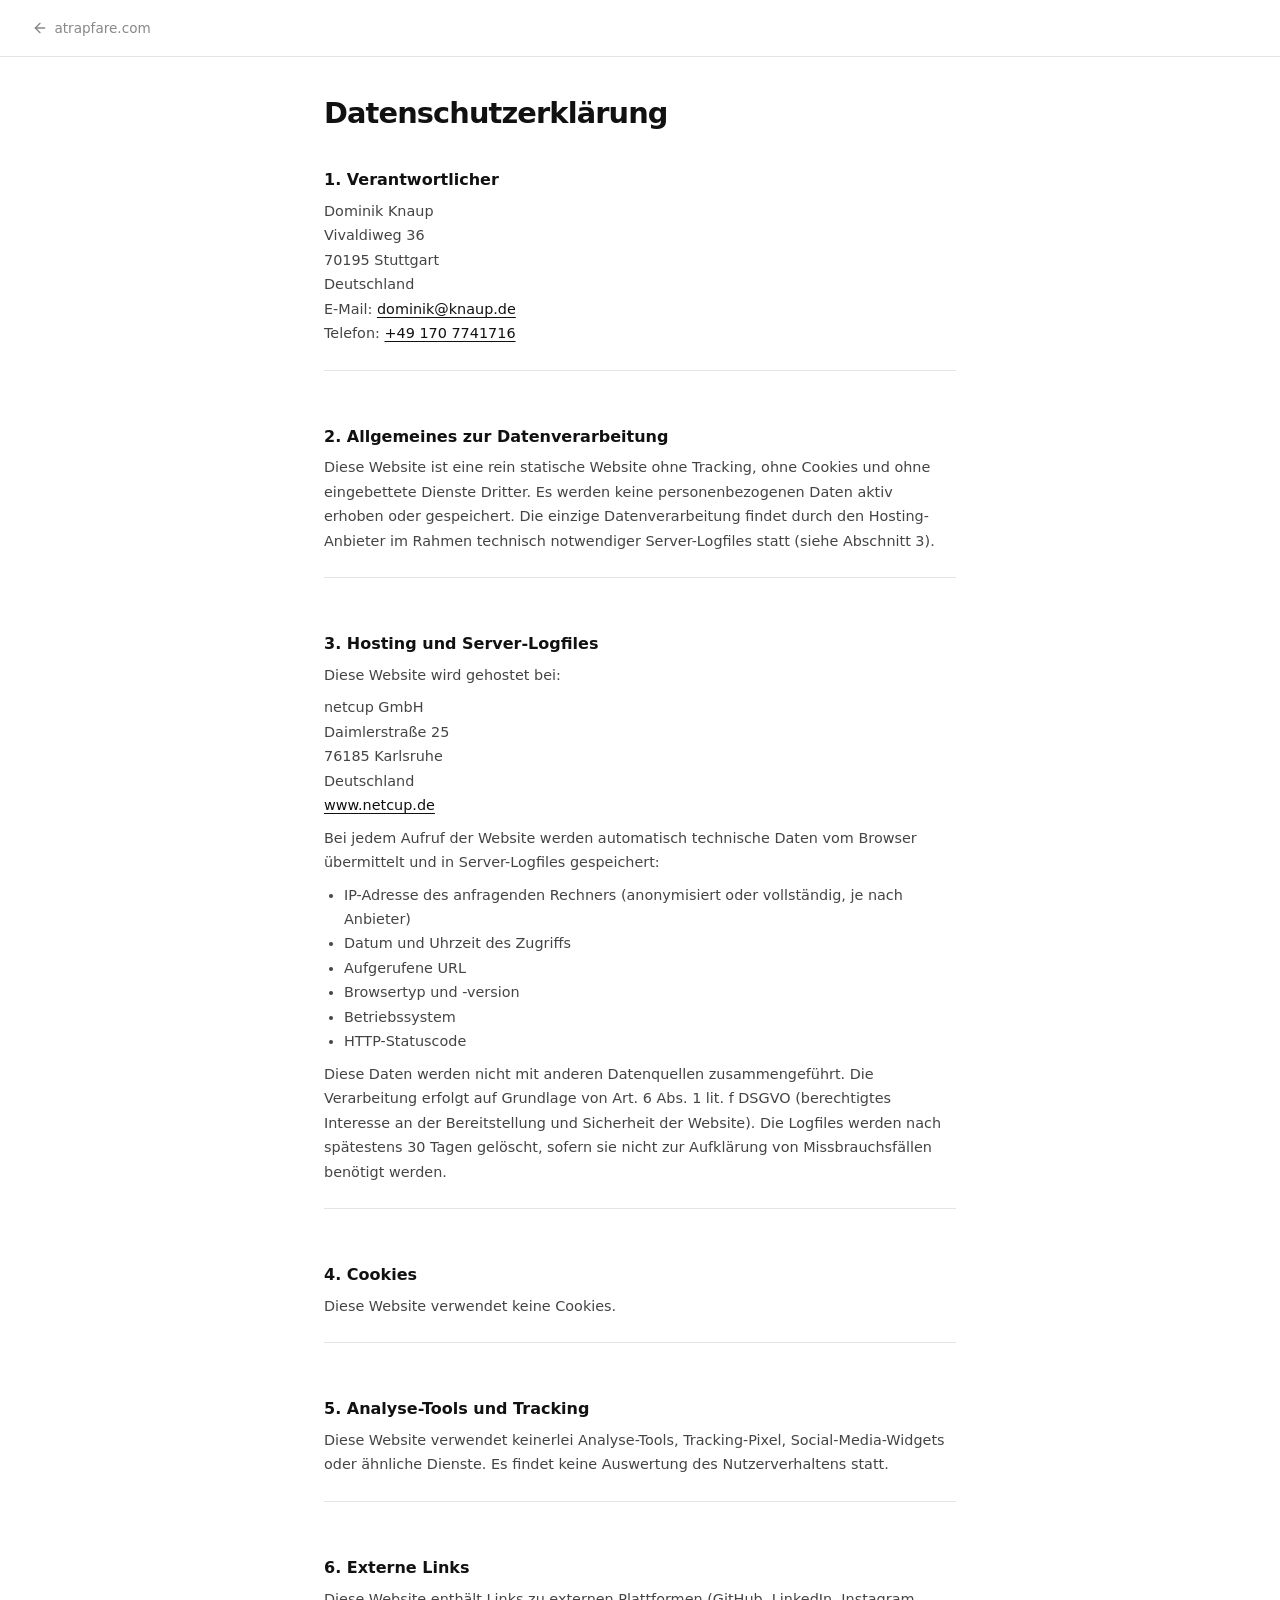
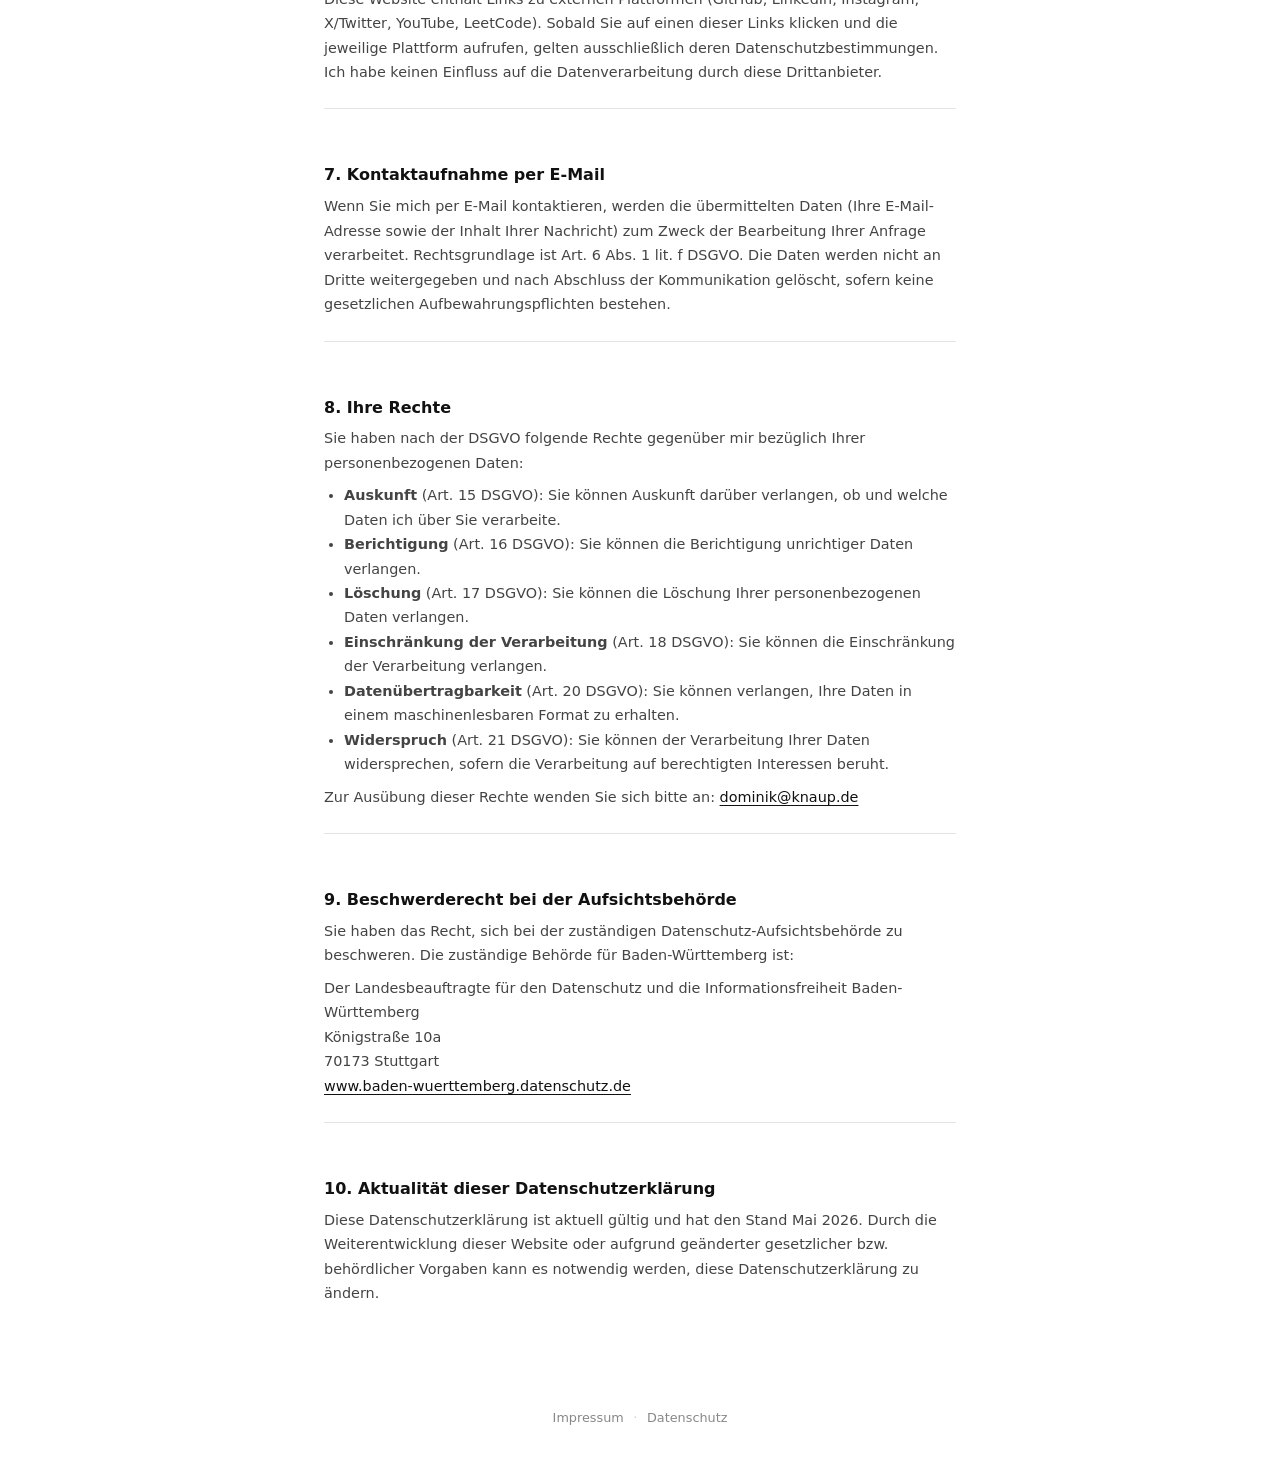
==== www/datenschutz/index.html @ 71b2165b "Add site files as they were before the redesign Static site state from 2026-05-16 (single page with " ====
<!DOCTYPE html>
<html lang="de">
<head>
  <meta charset="UTF-8">
  <meta name="viewport" content="width=device-width, initial-scale=1.0">
  <meta name="referrer" content="no-referrer">
  <meta http-equiv="Content-Security-Policy" content="default-src 'none'; style-src 'self'; img-src 'self'; base-uri 'self'; form-action 'none';">
  <meta name="robots" content="noindex">
  <title>Datenschutzerklärung – Dominik Knaup</title>
  <link rel="icon" href="../favicon.ico">
  <link rel="stylesheet" href="../assets/css/style.css">
</head>
<body>

  <header class="legal-header">
    <a href="/" class="back-link">
      <svg xmlns="http://www.w3.org/2000/svg" width="16" height="16" viewBox="0 0 24 24" fill="none" stroke="currentColor" stroke-width="2" stroke-linecap="round" stroke-linejoin="round">
        <path d="m12 19-7-7 7-7"/><path d="M19 12H5"/>
      </svg>
      atrapfare.com
    </a>
  </header>

  <main class="legal-main">
    <h1>Datenschutzerklärung</h1>

    <section class="legal-section">
      <h2>1. Verantwortlicher</h2>
      <address>
        Dominik Knaup<br>
        Vivaldiweg 36<br>
        70195 Stuttgart<br>
        Deutschland<br>
        E-Mail: <a href="mailto:dominik@knaup.de">dominik@knaup.de</a><br>
        Telefon: <a href="tel:+491707741716">+49 170 7741716</a>
      </address>
    </section>

    <section class="legal-section">
      <h2>2. Allgemeines zur Datenverarbeitung</h2>
      <p>Diese Website ist eine rein statische Website ohne Tracking, ohne Cookies und ohne eingebettete Dienste Dritter. Es werden keine personenbezogenen Daten aktiv erhoben oder gespeichert. Die einzige Datenverarbeitung findet durch den Hosting-Anbieter im Rahmen technisch notwendiger Server-Logfiles statt (siehe Abschnitt 3).</p>
    </section>

    <section class="legal-section">
      <h2>3. Hosting und Server-Logfiles</h2>
      <p>Diese Website wird gehostet bei:</p>
      <address>
        netcup GmbH<br>
        Daimlerstraße 25<br>
        76185 Karlsruhe<br>
        Deutschland<br>
        <a href="https://www.netcup.de" target="_blank" rel="noopener noreferrer">www.netcup.de</a>
      </address>
      <p>Bei jedem Aufruf der Website werden automatisch technische Daten vom Browser übermittelt und in Server-Logfiles gespeichert:</p>
      <ul>
        <li>IP-Adresse des anfragenden Rechners (anonymisiert oder vollständig, je nach Anbieter)</li>
        <li>Datum und Uhrzeit des Zugriffs</li>
        <li>Aufgerufene URL</li>
        <li>Browsertyp und -version</li>
        <li>Betriebssystem</li>
        <li>HTTP-Statuscode</li>
      </ul>
      <p>Diese Daten werden nicht mit anderen Datenquellen zusammengeführt. Die Verarbeitung erfolgt auf Grundlage von Art. 6 Abs. 1 lit. f DSGVO (berechtigtes Interesse an der Bereitstellung und Sicherheit der Website). Die Logfiles werden nach spätestens 30 Tagen gelöscht, sofern sie nicht zur Aufklärung von Missbrauchsfällen benötigt werden.</p>
    </section>

    <section class="legal-section">
      <h2>4. Cookies</h2>
      <p>Diese Website verwendet keine Cookies.</p>
    </section>

    <section class="legal-section">
      <h2>5. Analyse-Tools und Tracking</h2>
      <p>Diese Website verwendet keinerlei Analyse-Tools, Tracking-Pixel, Social-Media-Widgets oder ähnliche Dienste. Es findet keine Auswertung des Nutzerverhaltens statt.</p>
    </section>

    <section class="legal-section">
      <h2>6. Externe Links</h2>
      <p>Diese Website enthält Links zu externen Plattformen (GitHub, LinkedIn, Instagram, X/Twitter, YouTube, LeetCode). Sobald Sie auf einen dieser Links klicken und die jeweilige Plattform aufrufen, gelten ausschließlich deren Datenschutzbestimmungen. Ich habe keinen Einfluss auf die Datenverarbeitung durch diese Drittanbieter.</p>
    </section>

    <section class="legal-section">
      <h2>7. Kontaktaufnahme per E-Mail</h2>
      <p>Wenn Sie mich per E-Mail kontaktieren, werden die übermittelten Daten (Ihre E-Mail-Adresse sowie der Inhalt Ihrer Nachricht) zum Zweck der Bearbeitung Ihrer Anfrage verarbeitet. Rechtsgrundlage ist Art. 6 Abs. 1 lit. f DSGVO. Die Daten werden nicht an Dritte weitergegeben und nach Abschluss der Kommunikation gelöscht, sofern keine gesetzlichen Aufbewahrungspflichten bestehen.</p>
    </section>

    <section class="legal-section">
      <h2>8. Ihre Rechte</h2>
      <p>Sie haben nach der DSGVO folgende Rechte gegenüber mir bezüglich Ihrer personenbezogenen Daten:</p>
      <ul>
        <li><strong>Auskunft</strong> (Art. 15 DSGVO): Sie können Auskunft darüber verlangen, ob und welche Daten ich über Sie verarbeite.</li>
        <li><strong>Berichtigung</strong> (Art. 16 DSGVO): Sie können die Berichtigung unrichtiger Daten verlangen.</li>
        <li><strong>Löschung</strong> (Art. 17 DSGVO): Sie können die Löschung Ihrer personenbezogenen Daten verlangen.</li>
        <li><strong>Einschränkung der Verarbeitung</strong> (Art. 18 DSGVO): Sie können die Einschränkung der Verarbeitung verlangen.</li>
        <li><strong>Datenübertragbarkeit</strong> (Art. 20 DSGVO): Sie können verlangen, Ihre Daten in einem maschinenlesbaren Format zu erhalten.</li>
        <li><strong>Widerspruch</strong> (Art. 21 DSGVO): Sie können der Verarbeitung Ihrer Daten widersprechen, sofern die Verarbeitung auf berechtigten Interessen beruht.</li>
      </ul>
      <p>Zur Ausübung dieser Rechte wenden Sie sich bitte an: <a href="mailto:dominik@knaup.de">dominik@knaup.de</a></p>
    </section>

    <section class="legal-section">
      <h2>9. Beschwerderecht bei der Aufsichtsbehörde</h2>
      <p>Sie haben das Recht, sich bei der zuständigen Datenschutz-Aufsichtsbehörde zu beschweren. Die zuständige Behörde für Baden-Württemberg ist:</p>
      <address>
        Der Landesbeauftragte für den Datenschutz und die Informationsfreiheit Baden-Württemberg<br>
        Königstraße 10a<br>
        70173 Stuttgart<br>
        <a href="https://www.baden-wuerttemberg.datenschutz.de" target="_blank" rel="noopener noreferrer">www.baden-wuerttemberg.datenschutz.de</a>
      </address>
    </section>

    <section class="legal-section">
      <h2>10. Aktualität dieser Datenschutzerklärung</h2>
      <p>Diese Datenschutzerklärung ist aktuell gültig und hat den Stand Mai 2026. Durch die Weiterentwicklung dieser Website oder aufgrund geänderter gesetzlicher bzw. behördlicher Vorgaben kann es notwendig werden, diese Datenschutzerklärung zu ändern.</p>
    </section>
  </main>

  <footer>
    <a href="/impressum/">Impressum</a>
    <span>·</span>
    <a href="/datenschutz/">Datenschutz</a>
  </footer>

</body>
</html>
---- www/assets/css/style.css ----
*, *::before, *::after {
  margin: 0;
  padding: 0;
  box-sizing: border-box;
}

:root {
  --bg: #ffffff;
  --text: #111111;
  --text-muted: #888888;
  --border: #e4e4e4;
  --hover: #f5f5f5;
}

body {
  font-family: -apple-system, BlinkMacSystemFont, 'Segoe UI', system-ui, sans-serif;
  background: var(--bg);
  color: var(--text);
  min-height: 100vh;
  display: flex;
  flex-direction: column;
  -webkit-font-smoothing: antialiased;
  -moz-osx-font-smoothing: grayscale;
}

/* ── Navigation ── */

nav {
  position: fixed;
  top: 0;
  left: 0;
  right: 0;
  padding: 1.25rem 2rem;
  display: flex;
  align-items: center;
  justify-content: space-between;
  z-index: 100;
  background: rgba(255, 255, 255, 0.9);
  backdrop-filter: blur(12px);
  -webkit-backdrop-filter: blur(12px);
}

/* Language toggle */

.lang-toggle {
  display: flex;
  align-items: center;
  gap: 0.35rem;
}

.lang-btn {
  background: none;
  border: none;
  cursor: pointer;
  font-family: inherit;
  font-size: 1.05rem;
  font-weight: 500;
  letter-spacing: 0.08em;
  color: var(--text-muted);
  padding: 0.15rem 0;
  transition: color 0.2s ease;
}

.lang-btn:hover {
  color: var(--text);
}

.lang-btn.active {
  color: var(--text);
}

.divider {
  font-size: 0.75rem;
  color: var(--border);
  user-select: none;
}

/* CV button */

.cv-wrapper {
  position: relative;
}

.cv-btn {
  display: flex;
  align-items: center;
  gap: 0.45rem;
  background: none;
  border: 1px solid var(--border);
  border-radius: 6px;
  cursor: pointer;
  font-family: inherit;
  font-size: 1.05rem;
  font-weight: 500;
  color: var(--text);
  padding: 0.65rem 1.3rem;
  transition: background 0.2s ease, border-color 0.2s ease;
}

.cv-btn:hover {
  background: var(--hover);
  border-color: #ccc;
}

.cv-menu {
  position: absolute;
  top: calc(100% + 0.5rem);
  right: 0;
  background: var(--bg);
  border: 1px solid var(--border);
  border-radius: 8px;
  overflow: hidden;
  min-width: 160px;
  box-shadow: 0 4px 24px rgba(0, 0, 0, 0.08);
  opacity: 0;
  transform: translateY(-6px);
  pointer-events: none;
  transition: opacity 0.18s ease, transform 0.18s ease;
}

.cv-menu.open {
  opacity: 1;
  transform: translateY(0);
  pointer-events: all;
}

.cv-option {
  display: flex;
  align-items: center;
  gap: 0.6rem;
  padding: 0.65rem 1rem;
  font-size: 0.8rem;
  font-weight: 400;
  color: var(--text);
  text-decoration: none;
  transition: background 0.15s ease;
}

.cv-option:hover {
  background: var(--hover);
}

.cv-option + .cv-option {
  border-top: 1px solid var(--border);
}

.cv-flag {
  font-size: 1rem;
  line-height: 1;
}

/* ── Main / Hero ── */

main {
  flex: 1;
  display: flex;
  align-items: center;
  justify-content: center;
  padding: 7rem 2rem 4rem;
}

.hero {
  display: flex;
  flex-direction: column;
  align-items: center;
  text-align: center;
  gap: 0;
}

/* Avatar */

.avatar-wrap {
  margin-bottom: 2rem;
  opacity: 0;
  animation: fadeUp 0.6s ease 0.1s forwards;
}

.avatar {
  width: 240px;
  height: 240px;
  border-radius: 50%;
  object-fit: cover;
  object-position: center top;
  display: block;
  filter: grayscale(8%);
  box-shadow: 0 16px 56px rgba(0, 0, 0, 0.22), 0 4px 16px rgba(0, 0, 0, 0.12);
}

/* Name */

.name {
  font-size: 2.8rem;
  font-weight: 600;
  letter-spacing: -0.03em;
  line-height: 1.15;
  margin-bottom: 0.6rem;
  opacity: 0;
  animation: fadeUp 0.6s ease 0.2s forwards;
}

/* Role & Location */

.role {
  font-size: 1.25rem;
  font-weight: 400;
  color: var(--text-muted);
  margin-bottom: 0.25rem;
  opacity: 0;
  animation: fadeUp 0.6s ease 0.3s forwards;
}

.location-link {
  color: var(--text-muted);
  text-decoration: none;
  border-bottom: 1px solid #ccc;
  transition: border-color 0.2s ease, color 0.2s ease;
}

.location-link:hover {
  color: var(--text);
  border-bottom-color: var(--text);
}

.location {
  font-size: 1.1rem;
  font-weight: 400;
  color: var(--text-muted);
  margin-bottom: 1.75rem;
  opacity: 0;
  animation: fadeUp 0.6s ease 0.35s forwards;
}

/* ── Timeline ── */

.timeline {
  width: 100%;
  max-width: 580px;
  margin-bottom: 2.25rem;
  overflow-x: auto;
  -ms-overflow-style: none;
  scrollbar-width: none;
  opacity: 0;
  animation: fadeUp 0.6s ease 0.4s forwards;
}

.timeline::-webkit-scrollbar { display: none; }

.tl-row {
  display: flex;
  min-width: 500px;
}

.tl-row > * {
  flex: 1;
  display: flex;
  justify-content: center;
  align-items: center;
}

.tl-years {
  margin-bottom: 0.6rem;
}

.tl-years > span {
  font-size: 0.75rem;
  font-weight: 600;
  color: var(--text-muted);
  letter-spacing: 0.03em;
}

.tl-dots-row {
  position: relative;
  height: 22px;
}

.tl-track {
  position: absolute;
  left: 0;
  right: calc(100% / 12);
  top: 50%;
  height: 1.5px;
  background: var(--border);
  transform: translateY(-50%);
  overflow: hidden;
  pointer-events: none;
}

.tl-fill {
  height: 100%;
  background: linear-gradient(to right, #14532d, #166534);
  width: 0;
  transition: width 1.8s cubic-bezier(0.4, 0, 0.2, 1);
}

.tl-dot-wrap {
  position: relative;
  z-index: 1;
}

.tl-dot {
  width: 14px;
  height: 14px;
  border-radius: 50%;
  background: #d0d0d0;
  border: 3px solid var(--bg);
  flex-shrink: 0;
  transform: scale(0);
  transition: transform 0.45s cubic-bezier(0.34, 1.56, 0.64, 1),
              background 0.3s ease,
              box-shadow 0.3s ease;
}

.tl-active .tl-dot {
  background: #166534;
}

.tl-future .tl-dot {
  background: var(--bg);
  border: 2px dashed #e53e3e;
}

.tl-labels {
  margin-top: 0.65rem;
}

.tl-labels > span {
  font-size: 0.7rem;
  color: var(--text-muted);
  text-align: center;
  line-height: 1.35;
  opacity: 0;
  transform: translateY(6px);
  transition: opacity 0.35s ease, transform 0.35s ease;
}

.tl-labels > span.tl-label-future {
  font-style: italic;
  opacity: 0;
}

.tl-years > span.tl-year-future {
  opacity: 0.45;
  font-style: italic;
}

/* ── Animated state ── */

/* Line fills to 80% — covers past + active dots (5 of 6) */
.timeline.animated .tl-fill { width: 80%; }

/* Dots appear staggered */
.timeline.animated .tl-dot-wrap:nth-child(2) .tl-dot { transform: scale(1); transition-delay: 0.05s; }
.timeline.animated .tl-dot-wrap:nth-child(3) .tl-dot { transform: scale(1); transition-delay: 0.35s; }
.timeline.animated .tl-dot-wrap:nth-child(4) .tl-dot { transform: scale(1); transition-delay: 0.65s; }
.timeline.animated .tl-dot-wrap:nth-child(5) .tl-dot { transform: scale(1); transition-delay: 0.95s; }
.timeline.animated .tl-dot-wrap:nth-child(6) .tl-dot { transform: scale(1); transition-delay: 1.25s; }
.timeline.animated .tl-dot-wrap:nth-child(7) .tl-dot { transform: scale(1); transition-delay: 1.65s; }

/* Labels fade up staggered */
.timeline.animated .tl-labels > span:nth-child(1) { opacity: 1; transform: none; transition-delay: 0.2s; }
.timeline.animated .tl-labels > span:nth-child(2) { opacity: 1; transform: none; transition-delay: 0.5s; }
.timeline.animated .tl-labels > span:nth-child(3) { opacity: 1; transform: none; transition-delay: 0.8s; }
.timeline.animated .tl-labels > span:nth-child(4) { opacity: 1; transform: none; transition-delay: 1.1s; }
.timeline.animated .tl-labels > span:nth-child(5) { opacity: 1; transform: none; transition-delay: 1.4s; }
.timeline.animated .tl-labels > span:nth-child(6) { opacity: 0.5; transform: none; transition-delay: 1.8s; }

/* Glow on current dots after they appear */
.timeline.animated .tl-dot-wrap.tl-active:nth-child(5) .tl-dot {
  animation: tlGlow 2.5s ease-in-out 1.8s infinite;
}
.timeline.animated .tl-dot-wrap.tl-active:nth-child(6) .tl-dot {
  animation: tlGlow 2.5s ease-in-out 2.1s infinite;
}

/* Pulse on future dot */
.timeline.animated .tl-dot-wrap.tl-future .tl-dot {
  animation: tlPulse 2.2s ease-in-out 2.4s infinite;
}

@keyframes tlGlow {
  0%, 100% { box-shadow: 0 0 0 0 rgba(22,101,52,0); }
  50%       { box-shadow: 0 0 0 5px rgba(22,101,52,0.25); }
}

@keyframes tlPulse {
  0%, 100% { box-shadow: 0 0 0 0 rgba(229,62,62,0); border-color: #e53e3e; }
  50%       { box-shadow: 0 0 0 5px rgba(229,62,62,0.15); border-color: #c53030; }
}

/* Social links */

.socials {
  display: flex;
  flex-direction: column;
  align-items: center;
  gap: 0.2rem;
  opacity: 0;
  animation: fadeUp 0.6s ease 0.45s forwards;
}

.socials-row {
  display: flex;
  align-items: center;
  gap: 0.35rem;
}

.social-link {
  display: flex;
  align-items: center;
  justify-content: center;
  width: 56px;
  height: 56px;
  border-radius: 8px;
  color: var(--text-muted);
  text-decoration: none;
  transition: background 0.2s ease, transform 0.2s ease, opacity 0.2s ease;
}

.social-link:hover {
  background: var(--hover);
  transform: translateY(-2px);
  opacity: 1 !important;
}

.social-link[aria-label="GitHub"]     { color: #181717; }
.social-link[aria-label="LinkedIn"]   { color: #0A66C2; }
.social-link[aria-label="X (Twitter)"]{ color: #000000; }
.social-link[aria-label="YouTube"]    { color: #FF0000; }
.social-link[aria-label="Email"]      { color: #EA4335; }
.social-link[aria-label="LeetCode"]   { color: #FFA116; }

/* ── Animations ── */

@keyframes fadeUp {
  from {
    opacity: 0;
    transform: translateY(12px);
  }
  to {
    opacity: 1;
    transform: translateY(0);
  }
}

/* Language transition */

.hero.transitioning {
  opacity: 0;
  transform: translateY(4px);
  transition: opacity 0.15s ease, transform 0.15s ease;
}

.hero.visible {
  opacity: 1;
  transform: translateY(0);
  transition: opacity 0.2s ease 0.05s, transform 0.2s ease 0.05s;
}

/* ── Responsive ── */

@media (max-width: 768px) {
  .avatar {
    width: 150px;
    height: 150px;
  }

  .name {
    font-size: 1.9rem;
  }

  .tl-row {
    min-width: 0;
  }

  .tl-years > span {
    font-size: 0.6rem;
  }

  .tl-labels > span {
    font-size: 0.58rem;
  }

  .tl-dot {
    width: 11px;
    height: 11px;
  }

  .tl-dots-row {
    height: 18px;
  }
}

@media (max-width: 480px) {
  nav {
    padding: 0.9rem 1.25rem;
  }

  .lang-btn {
    font-size: 0.8rem;
  }

  .cv-btn {
    font-size: 0.8rem;
    padding: 0.45rem 0.85rem;
  }

  .avatar {
    width: 130px;
    height: 130px;
  }

  .name {
    font-size: 1.65rem;
  }

  .role {
    font-size: 0.95rem;
  }

  .location {
    font-size: 0.85rem;
  }

  .tl-years > span {
    font-size: 0.55rem;
  }

  .tl-labels > span {
    font-size: 0.52rem;
  }

  .tl-dot {
    width: 9px;
    height: 9px;
  }

  .tl-dots-row {
    height: 16px;
  }

  .socials-row {
    gap: 0;
  }

  .social-link {
    width: 42px;
    height: 42px;
  }
}

@media (max-width: 360px) {
  .avatar {
    width: 110px;
    height: 110px;
  }

  .name {
    font-size: 1.45rem;
  }

  .tl-years > span {
    font-size: 0.48rem;
  }

  .tl-labels > span {
    font-size: 0.45rem;
  }

  .tl-dot {
    width: 8px;
    height: 8px;
  }

  .tl-dots-row {
    height: 14px;
  }

  .social-link {
    width: 36px;
    height: 36px;
  }
}

/* ── Footer ── */

footer {
  display: flex;
  align-items: center;
  justify-content: center;
  gap: 0.6rem;
  padding: 2rem;
  font-size: 0.8rem;
  color: var(--text-muted);
}

footer a {
  color: var(--text-muted);
  text-decoration: none;
  transition: color 0.2s ease;
}

footer a:hover {
  color: var(--text);
}

footer span {
  opacity: 0.4;
}

/* ── Legal pages ── */

.legal-header {
  position: fixed;
  top: 0;
  left: 0;
  right: 0;
  padding: 1.25rem 2rem;
  display: flex;
  align-items: center;
  z-index: 100;
  background: rgba(255, 255, 255, 0.9);
  backdrop-filter: blur(12px);
  -webkit-backdrop-filter: blur(12px);
  border-bottom: 1px solid var(--border);
}

.back-link {
  font-size: 0.85rem;
  font-weight: 500;
  color: var(--text-muted);
  text-decoration: none;
  display: flex;
  align-items: center;
  gap: 0.4rem;
  transition: color 0.2s ease;
}

.back-link:hover {
  color: var(--text);
}

.legal-main {
  max-width: 680px;
  width: 100%;
  margin: 0 auto;
  padding: 6rem 1.5rem 4rem;
  display: block;
  text-align: left;
  word-break: break-word;
}

.legal-main h1 {
  font-size: 1.8rem;
  font-weight: 600;
  letter-spacing: -0.03em;
  margin-bottom: 2.5rem;
}

.legal-main h2 {
  font-size: 1rem;
  font-weight: 600;
  margin-top: 2rem;
  margin-bottom: 0.6rem;
}

.legal-main p,
.legal-main address {
  font-size: 0.9rem;
  line-height: 1.7;
  color: #444;
  font-style: normal;
  margin-bottom: 0.5rem;
}

.legal-main a {
  color: var(--text);
  text-decoration: underline;
  text-underline-offset: 3px;
}

.legal-main ul {
  font-size: 0.9rem;
  line-height: 1.7;
  color: #444;
  padding-left: 1.25rem;
  margin-bottom: 0.5rem;
}

.legal-section {
  border-top: 1px solid var(--border);
  padding-top: 1.5rem;
  margin-top: 1.5rem;
}

.legal-section:first-of-type {
  border-top: none;
  padding-top: 0;
  margin-top: 0;
}
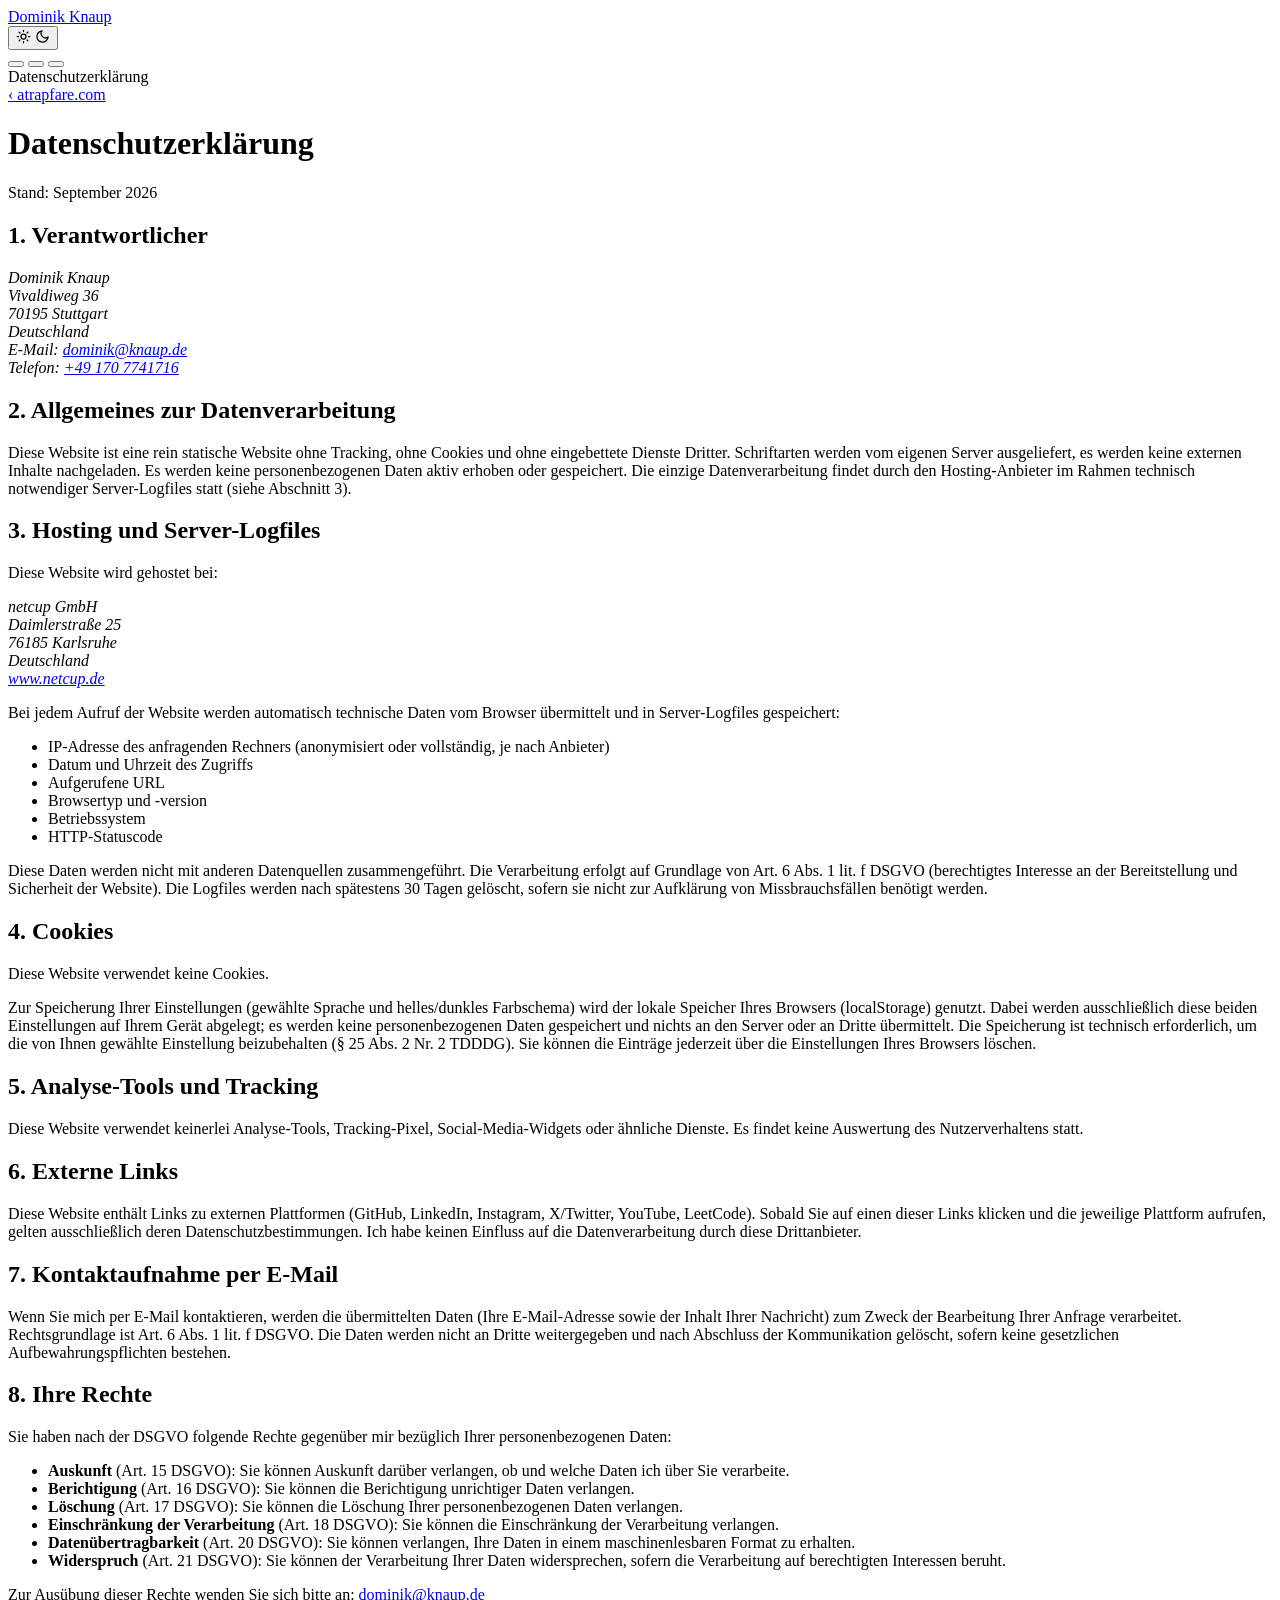
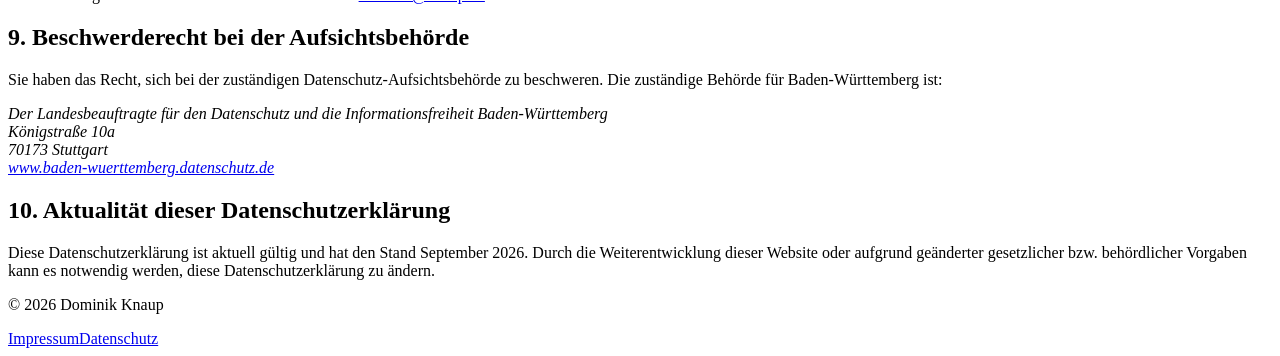
==== commit 738196d7: "Redesign as macOS-style desktop window - Green desktop wallpaper, menu bar with sections, language s" ====
--- a/www/datenschutz/index.html
+++ b/www/datenschutz/index.html
@@ -2,29 +2,50 @@
 <html lang="de">
 <head>
   <meta charset="UTF-8">
-  <meta name="viewport" content="width=device-width, initial-scale=1.0">
+  <meta name="viewport" content="width=device-width, initial-scale=1.0, viewport-fit=cover">
   <meta name="referrer" content="no-referrer">
-  <meta http-equiv="Content-Security-Policy" content="default-src 'none'; style-src 'self'; img-src 'self'; base-uri 'self'; form-action 'none';">
+  <meta http-equiv="Content-Security-Policy" content="default-src 'none'; script-src 'self'; style-src 'self'; img-src 'self' data:; font-src 'self'; manifest-src 'self'; base-uri 'self'; form-action 'none';">
+  <meta name="color-scheme" content="light dark">
   <meta name="robots" content="noindex">
   <title>Datenschutzerklärung – Dominik Knaup</title>
-  <link rel="icon" href="../favicon.ico">
-  <link rel="stylesheet" href="../assets/css/style.css">
+  <link rel="icon" href="/favicon.ico">
+  <link rel="icon" type="image/png" sizes="32x32" href="/favicon/favicon-32x32.png">
+  <link rel="apple-touch-icon" sizes="180x180" href="/favicon/apple-icon-180x180.png">
+  <meta name="theme-color" content="#cfe9da" media="(prefers-color-scheme: light)">
+  <meta name="theme-color" content="#06241a" media="(prefers-color-scheme: dark)">
+  <link rel="stylesheet" href="/assets/css/style.css">
+  <script src="/assets/js/theme.js"></script>
 </head>
 <body>
 
-  <header class="legal-header">
-    <a href="/" class="back-link">
-      <svg xmlns="http://www.w3.org/2000/svg" width="16" height="16" viewBox="0 0 24 24" fill="none" stroke="currentColor" stroke-width="2" stroke-linecap="round" stroke-linejoin="round">
-        <path d="m12 19-7-7 7-7"/><path d="M19 12H5"/>
-      </svg>
-      atrapfare.com
-    </a>
-  </header>
+<header class="menubar">
+  <div class="menubar-left">
+    <a href="/" class="brand"><span class="brand-mark" aria-hidden="true"></span>Dominik Knaup</a>
+  </div>
+  <div class="menubar-right">
+    <button type="button" class="menu-icon" id="theme-toggle" aria-label="Theme wechseln">
+      <svg class="ico-sun" width="15" height="15" viewBox="0 0 24 24" fill="none" stroke="currentColor" stroke-width="2" stroke-linecap="round" stroke-linejoin="round" aria-hidden="true"><circle cx="12" cy="12" r="4"/><path d="M12 2v2M12 20v2M4.93 4.93l1.41 1.41M17.66 17.66l1.41 1.41M2 12h2M20 12h2M4.93 19.07l1.41-1.41M17.66 6.34l1.41-1.41"/></svg>
+      <svg class="ico-moon" width="15" height="15" viewBox="0 0 24 24" fill="none" stroke="currentColor" stroke-width="2" stroke-linecap="round" stroke-linejoin="round" aria-hidden="true"><path d="M21 12.79A9 9 0 1 1 11.21 3 7 7 0 0 0 21 12.79z"/></svg>
+    </button>
+  </div>
+</header>
 
-  <main class="legal-main">
-    <h1>Datenschutzerklärung</h1>
+<div class="window no-dock" id="window">
+  <div class="titlebar">
+    <div class="lights">
+      <button type="button" class="light close" id="win-close" aria-label="Schließen"></button>
+      <button type="button" class="light min" id="win-min" aria-label="Minimieren"></button>
+      <button type="button" class="light zoom" id="win-zoom" aria-label="Vollbild"></button>
+    </div>
+    <div class="title">Datenschutzerklärung</div>
+    <div class="titlebar-right"><a href="/" class="back">‹ atrapfare.com</a></div>
+  </div>
+  <div class="window-body">
+    <main class="legal">
+      <h1>Datenschutzerklärung</h1>
+      <span class="stand">Stand: September 2026</span>
 
-    <section class="legal-section">
+    <section>
       <h2>1. Verantwortlicher</h2>
       <address>
         Dominik Knaup<br>
@@ -36,12 +57,12 @@
       </address>
     </section>
 
-    <section class="legal-section">
+    <section>
       <h2>2. Allgemeines zur Datenverarbeitung</h2>
-      <p>Diese Website ist eine rein statische Website ohne Tracking, ohne Cookies und ohne eingebettete Dienste Dritter. Es werden keine personenbezogenen Daten aktiv erhoben oder gespeichert. Die einzige Datenverarbeitung findet durch den Hosting-Anbieter im Rahmen technisch notwendiger Server-Logfiles statt (siehe Abschnitt 3).</p>
+      <p>Diese Website ist eine rein statische Website ohne Tracking, ohne Cookies und ohne eingebettete Dienste Dritter. Schriftarten werden vom eigenen Server ausgeliefert, es werden keine externen Inhalte nachgeladen. Es werden keine personenbezogenen Daten aktiv erhoben oder gespeichert. Die einzige Datenverarbeitung findet durch den Hosting-Anbieter im Rahmen technisch notwendiger Server-Logfiles statt (siehe Abschnitt 3).</p>
     </section>
 
-    <section class="legal-section">
+    <section>
       <h2>3. Hosting und Server-Logfiles</h2>
       <p>Diese Website wird gehostet bei:</p>
       <address>
@@ -63,27 +84,28 @@
       <p>Diese Daten werden nicht mit anderen Datenquellen zusammengeführt. Die Verarbeitung erfolgt auf Grundlage von Art. 6 Abs. 1 lit. f DSGVO (berechtigtes Interesse an der Bereitstellung und Sicherheit der Website). Die Logfiles werden nach spätestens 30 Tagen gelöscht, sofern sie nicht zur Aufklärung von Missbrauchsfällen benötigt werden.</p>
     </section>
 
-    <section class="legal-section">
+    <section>
       <h2>4. Cookies</h2>
       <p>Diese Website verwendet keine Cookies.</p>
+      <p>Zur Speicherung Ihrer Einstellungen (gewählte Sprache und helles/dunkles Farbschema) wird der lokale Speicher Ihres Browsers (localStorage) genutzt. Dabei werden ausschließlich diese beiden Einstellungen auf Ihrem Gerät abgelegt; es werden keine personenbezogenen Daten gespeichert und nichts an den Server oder an Dritte übermittelt. Die Speicherung ist technisch erforderlich, um die von Ihnen gewählte Einstellung beizubehalten (§ 25 Abs. 2 Nr. 2 TDDDG). Sie können die Einträge jederzeit über die Einstellungen Ihres Browsers löschen.</p>
     </section>
 
-    <section class="legal-section">
+    <section>
       <h2>5. Analyse-Tools und Tracking</h2>
       <p>Diese Website verwendet keinerlei Analyse-Tools, Tracking-Pixel, Social-Media-Widgets oder ähnliche Dienste. Es findet keine Auswertung des Nutzerverhaltens statt.</p>
     </section>
 
-    <section class="legal-section">
+    <section>
       <h2>6. Externe Links</h2>
       <p>Diese Website enthält Links zu externen Plattformen (GitHub, LinkedIn, Instagram, X/Twitter, YouTube, LeetCode). Sobald Sie auf einen dieser Links klicken und die jeweilige Plattform aufrufen, gelten ausschließlich deren Datenschutzbestimmungen. Ich habe keinen Einfluss auf die Datenverarbeitung durch diese Drittanbieter.</p>
     </section>
 
-    <section class="legal-section">
+    <section>
       <h2>7. Kontaktaufnahme per E-Mail</h2>
       <p>Wenn Sie mich per E-Mail kontaktieren, werden die übermittelten Daten (Ihre E-Mail-Adresse sowie der Inhalt Ihrer Nachricht) zum Zweck der Bearbeitung Ihrer Anfrage verarbeitet. Rechtsgrundlage ist Art. 6 Abs. 1 lit. f DSGVO. Die Daten werden nicht an Dritte weitergegeben und nach Abschluss der Kommunikation gelöscht, sofern keine gesetzlichen Aufbewahrungspflichten bestehen.</p>
     </section>
 
-    <section class="legal-section">
+    <section>
       <h2>8. Ihre Rechte</h2>
       <p>Sie haben nach der DSGVO folgende Rechte gegenüber mir bezüglich Ihrer personenbezogenen Daten:</p>
       <ul>
@@ -97,7 +119,7 @@
       <p>Zur Ausübung dieser Rechte wenden Sie sich bitte an: <a href="mailto:dominik@knaup.de">dominik@knaup.de</a></p>
     </section>
 
-    <section class="legal-section">
+    <section>
       <h2>9. Beschwerderecht bei der Aufsichtsbehörde</h2>
       <p>Sie haben das Recht, sich bei der zuständigen Datenschutz-Aufsichtsbehörde zu beschweren. Die zuständige Behörde für Baden-Württemberg ist:</p>
       <address>
@@ -108,17 +130,19 @@
       </address>
     </section>
 
-    <section class="legal-section">
+    <section>
       <h2>10. Aktualität dieser Datenschutzerklärung</h2>
-      <p>Diese Datenschutzerklärung ist aktuell gültig und hat den Stand Mai 2026. Durch die Weiterentwicklung dieser Website oder aufgrund geänderter gesetzlicher bzw. behördlicher Vorgaben kann es notwendig werden, diese Datenschutzerklärung zu ändern.</p>
+      <p>Diese Datenschutzerklärung ist aktuell gültig und hat den Stand September 2026. Durch die Weiterentwicklung dieser Website oder aufgrund geänderter gesetzlicher bzw. behördlicher Vorgaben kann es notwendig werden, diese Datenschutzerklärung zu ändern.</p>
     </section>
-  </main>
+  
+    </main>
+    <footer class="footer">
+      <p>© 2026 Dominik Knaup</p>
+      <nav aria-label="Rechtliches"><a href="/impressum/">Impressum</a><a href="/datenschutz/">Datenschutz</a></nav>
+    </footer>
+  </div>
+</div>
 
-  <footer>
-    <a href="/impressum/">Impressum</a>
-    <span>·</span>
-    <a href="/datenschutz/">Datenschutz</a>
-  </footer>
-
+<script src="/assets/js/legal.js" defer></script>
 </body>
 </html>
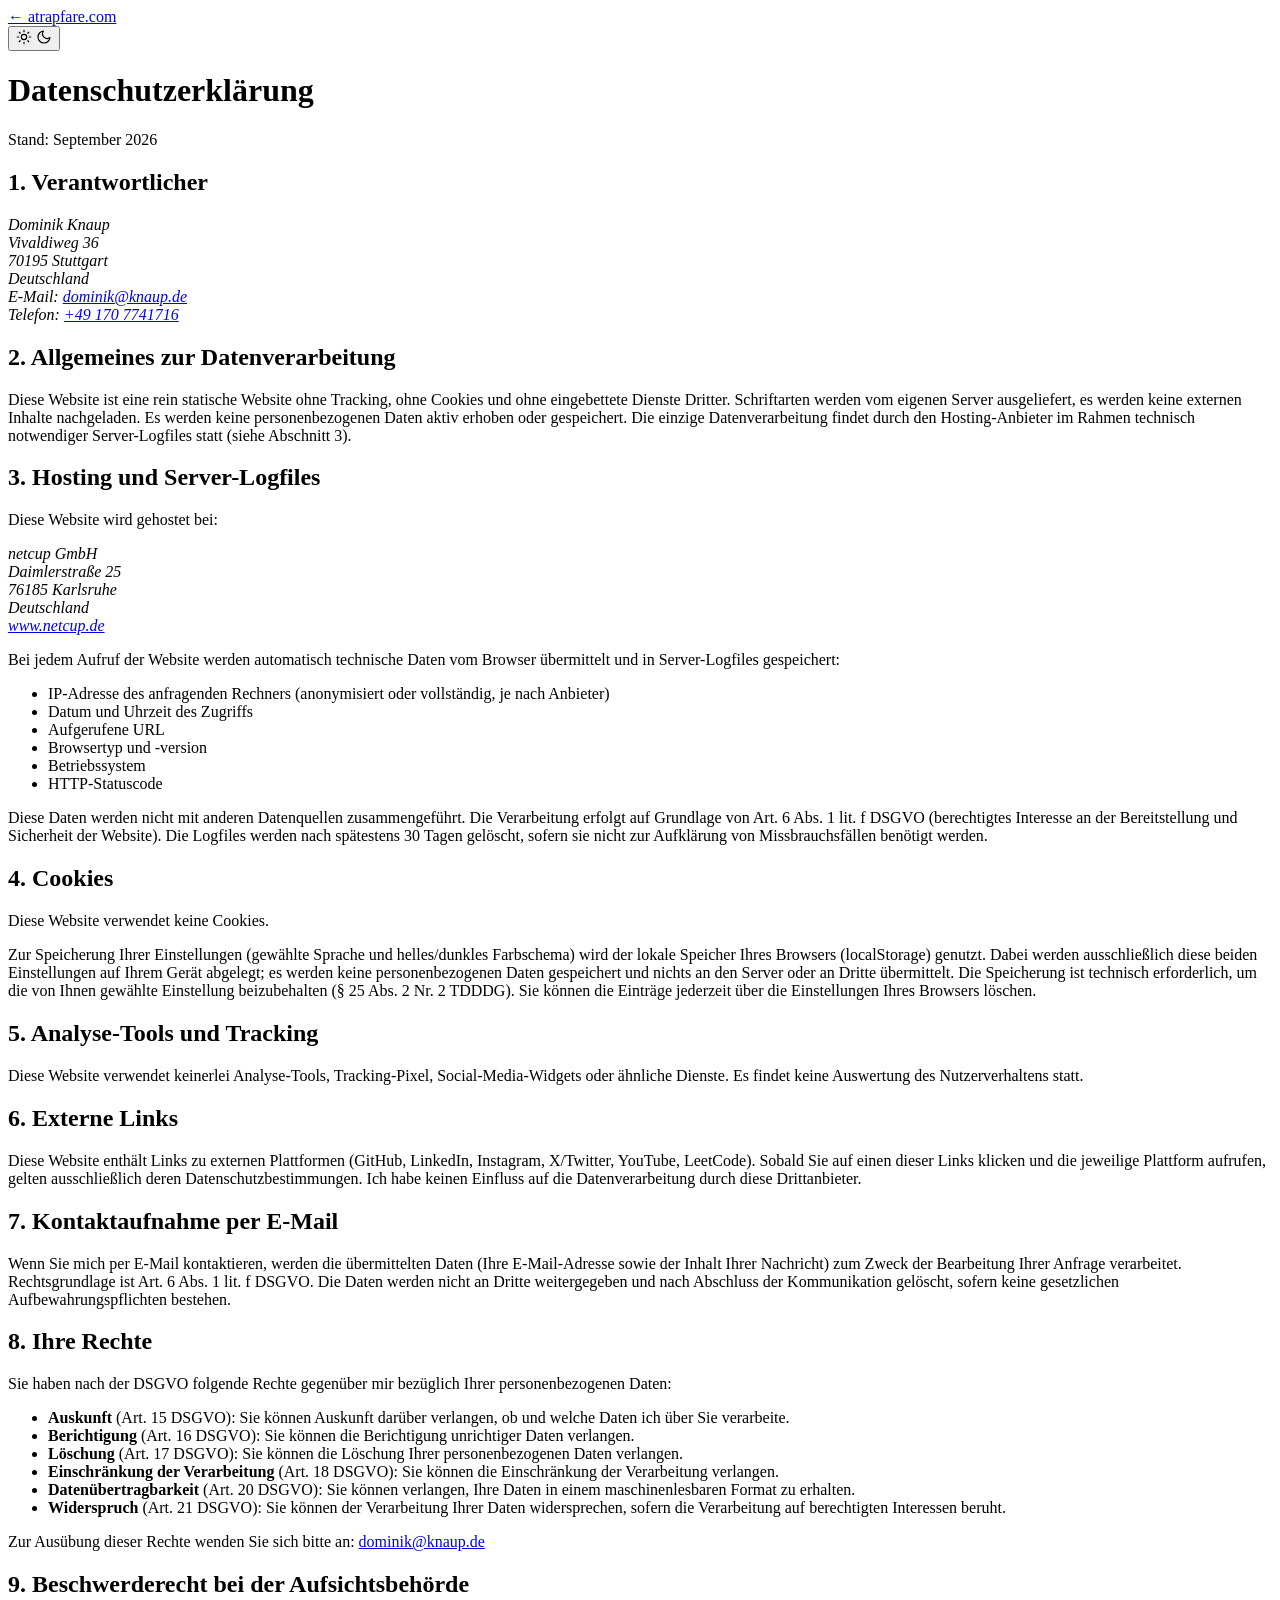
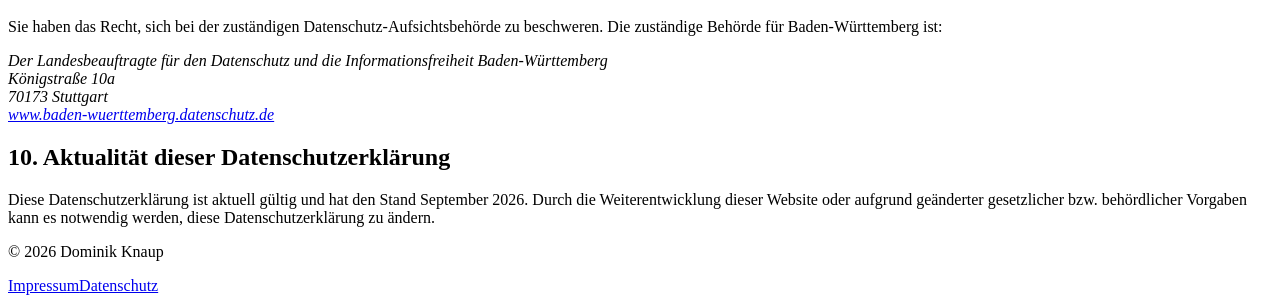
==== commit 5db01bd0: "Redesign: plain typographic layout instead of macOS window Drop the desktop metaphor (window, dock, " ====
--- a/www/datenschutz/index.html
+++ b/www/datenschutz/index.html
@@ -11,39 +11,27 @@
   <link rel="icon" href="/favicon.ico">
   <link rel="icon" type="image/png" sizes="32x32" href="/favicon/favicon-32x32.png">
   <link rel="apple-touch-icon" sizes="180x180" href="/favicon/apple-icon-180x180.png">
-  <meta name="theme-color" content="#cfe9da" media="(prefers-color-scheme: light)">
-  <meta name="theme-color" content="#06241a" media="(prefers-color-scheme: dark)">
+  <meta name="theme-color" content="#f6f5f1" media="(prefers-color-scheme: light)">
+  <meta name="theme-color" content="#131312" media="(prefers-color-scheme: dark)">
   <link rel="stylesheet" href="/assets/css/style.css">
   <script src="/assets/js/theme.js"></script>
 </head>
 <body>
 
-<header class="menubar">
-  <div class="menubar-left">
-    <a href="/" class="brand"><span class="brand-mark" aria-hidden="true"></span>Dominik Knaup</a>
-  </div>
-  <div class="menubar-right">
-    <button type="button" class="menu-icon" id="theme-toggle" aria-label="Theme wechseln">
-      <svg class="ico-sun" width="15" height="15" viewBox="0 0 24 24" fill="none" stroke="currentColor" stroke-width="2" stroke-linecap="round" stroke-linejoin="round" aria-hidden="true"><circle cx="12" cy="12" r="4"/><path d="M12 2v2M12 20v2M4.93 4.93l1.41 1.41M17.66 17.66l1.41 1.41M2 12h2M20 12h2M4.93 19.07l1.41-1.41M17.66 6.34l1.41-1.41"/></svg>
-      <svg class="ico-moon" width="15" height="15" viewBox="0 0 24 24" fill="none" stroke="currentColor" stroke-width="2" stroke-linecap="round" stroke-linejoin="round" aria-hidden="true"><path d="M21 12.79A9 9 0 1 1 11.21 3 7 7 0 0 0 21 12.79z"/></svg>
+<header class="top wrap">
+  <a href="/" class="back">← atrapfare.com</a>
+  <div class="top-right">
+    <button type="button" class="theme-btn" id="theme-toggle" aria-label="Dunkelmodus umschalten">
+      <svg class="ico-sun" width="16" height="16" viewBox="0 0 24 24" fill="none" stroke="currentColor" stroke-width="1.75" stroke-linecap="round" aria-hidden="true"><circle cx="12" cy="12" r="4"/><path d="M12 2v2M12 20v2M4.93 4.93l1.41 1.41M17.66 17.66l1.41 1.41M2 12h2M20 12h2M4.93 19.07l1.41-1.41M17.66 6.34l1.41-1.41"/></svg>
+      <svg class="ico-moon" width="16" height="16" viewBox="0 0 24 24" fill="none" stroke="currentColor" stroke-width="1.75" stroke-linecap="round" stroke-linejoin="round" aria-hidden="true"><path d="M21 12.79A9 9 0 1 1 11.21 3 7 7 0 0 0 21 12.79z"/></svg>
     </button>
   </div>
 </header>
 
-<div class="window no-dock" id="window">
-  <div class="titlebar">
-    <div class="lights">
-      <button type="button" class="light close" id="win-close" aria-label="Schließen"></button>
-      <button type="button" class="light min" id="win-min" aria-label="Minimieren"></button>
-      <button type="button" class="light zoom" id="win-zoom" aria-label="Vollbild"></button>
-    </div>
-    <div class="title">Datenschutzerklärung</div>
-    <div class="titlebar-right"><a href="/" class="back">‹ atrapfare.com</a></div>
-  </div>
-  <div class="window-body">
-    <main class="legal">
-      <h1>Datenschutzerklärung</h1>
-      <span class="stand">Stand: September 2026</span>
+<main class="wrap">
+  <div class="legal">
+    <h1>Datenschutzerklärung</h1>
+    <span class="stand">Stand: September 2026</span>
 
     <section>
       <h2>1. Verantwortlicher</h2>
@@ -134,15 +122,16 @@
       <h2>10. Aktualität dieser Datenschutzerklärung</h2>
       <p>Diese Datenschutzerklärung ist aktuell gültig und hat den Stand September 2026. Durch die Weiterentwicklung dieser Website oder aufgrund geänderter gesetzlicher bzw. behördlicher Vorgaben kann es notwendig werden, diese Datenschutzerklärung zu ändern.</p>
     </section>
-  
-    </main>
-    <footer class="footer">
-      <p>© 2026 Dominik Knaup</p>
-      <nav aria-label="Rechtliches"><a href="/impressum/">Impressum</a><a href="/datenschutz/">Datenschutz</a></nav>
-    </footer>
   </div>
-</div>
+</main>
 
-<script src="/assets/js/legal.js" defer></script>
+<footer class="wrap">
+  <div class="foot">
+    <p>© <span id="year">2026</span> Dominik Knaup</p>
+    <nav aria-label="Rechtliches"><a href="/impressum/">Impressum</a><a href="/datenschutz/">Datenschutz</a></nav>
+  </div>
+</footer>
+
+<script src="/assets/js/main.js" defer></script>
 </body>
 </html>
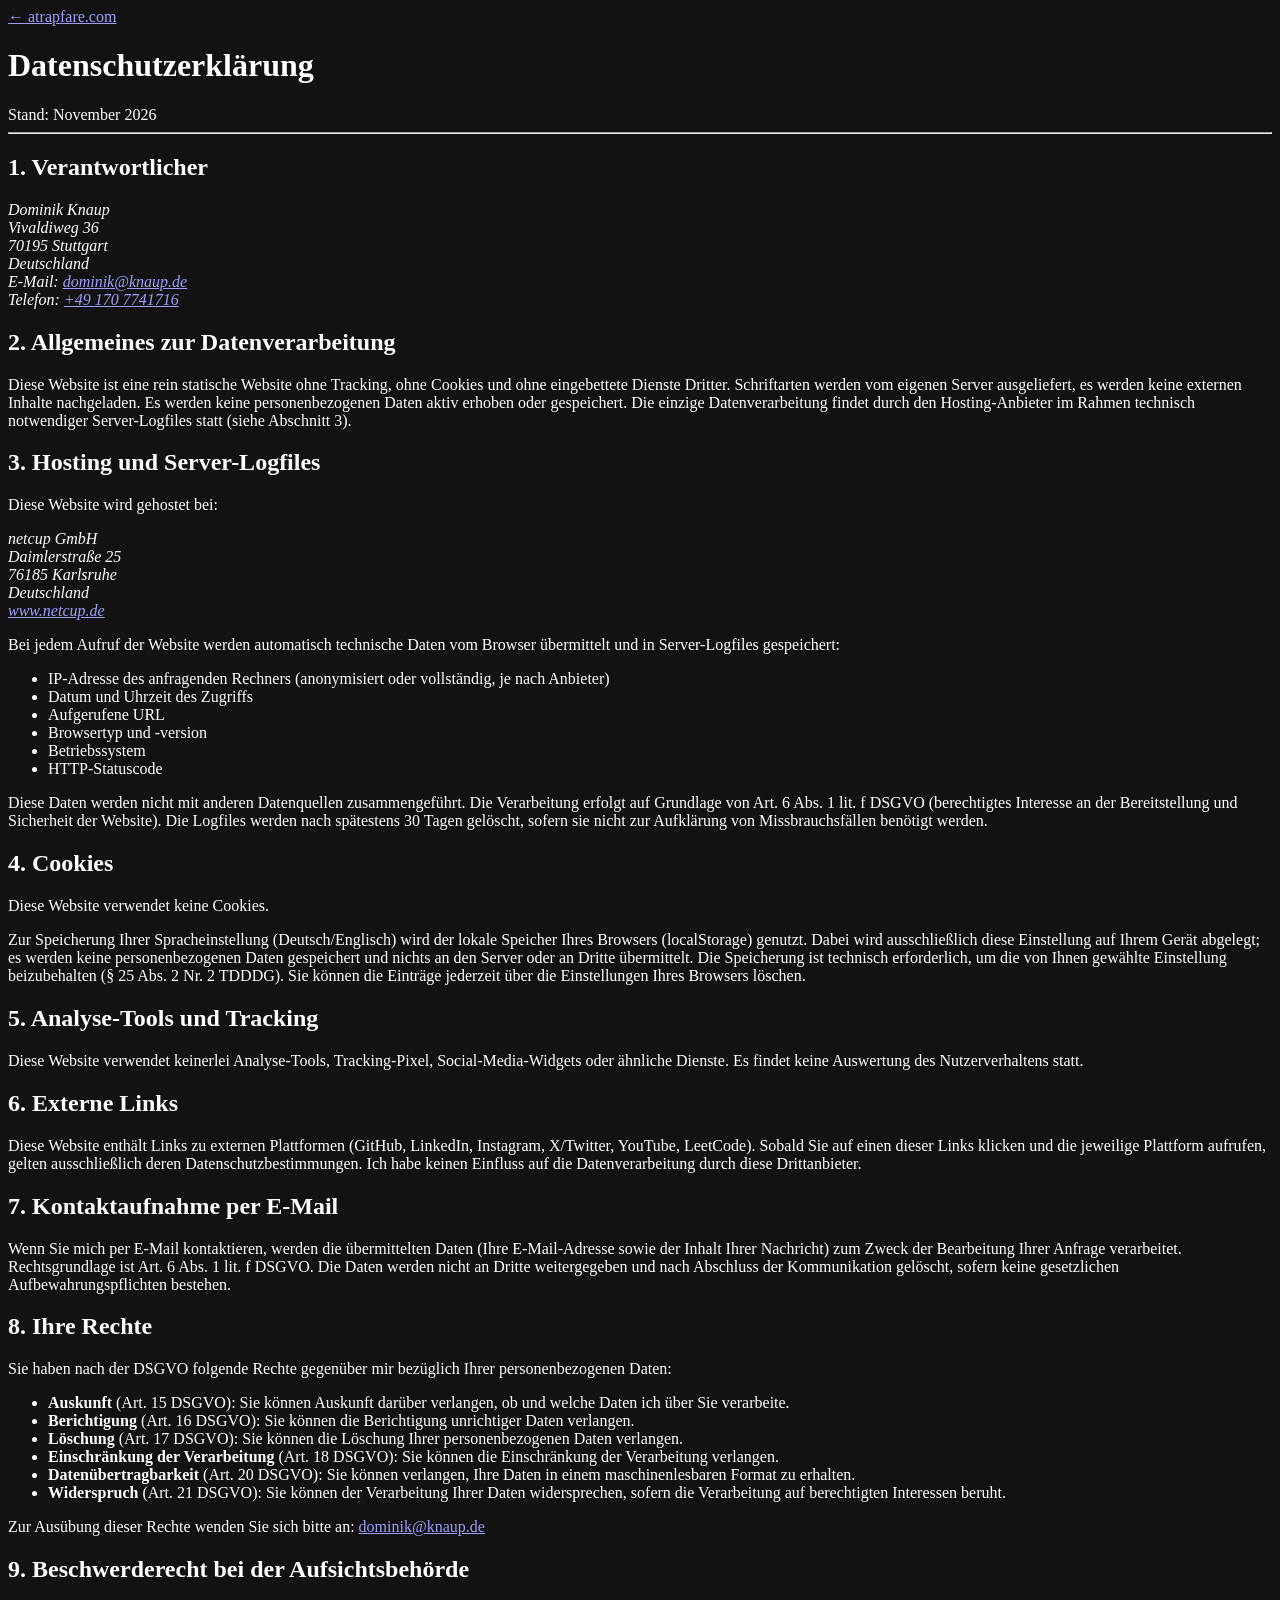
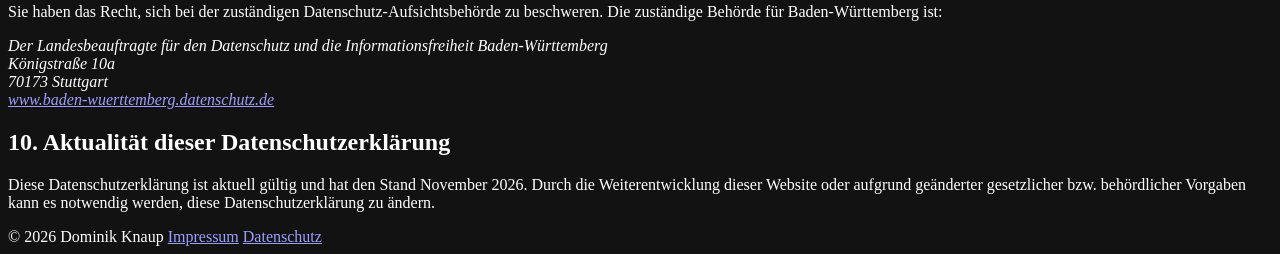
==== commit f8b506bf: "Redesign as one-screen card Navy gradient, content bottom left: round photo, light greeting, three s" ====
--- a/www/datenschutz/index.html
+++ b/www/datenschutz/index.html
@@ -5,33 +5,23 @@
   <meta name="viewport" content="width=device-width, initial-scale=1.0, viewport-fit=cover">
   <meta name="referrer" content="no-referrer">
   <meta http-equiv="Content-Security-Policy" content="default-src 'none'; script-src 'self'; style-src 'self'; img-src 'self' data:; font-src 'self'; manifest-src 'self'; base-uri 'self'; form-action 'none';">
-  <meta name="color-scheme" content="light dark">
+  <meta name="color-scheme" content="dark">
   <meta name="robots" content="noindex">
   <title>Datenschutzerklärung – Dominik Knaup</title>
   <link rel="icon" href="/favicon.ico">
   <link rel="icon" type="image/png" sizes="32x32" href="/favicon/favicon-32x32.png">
   <link rel="apple-touch-icon" sizes="180x180" href="/favicon/apple-icon-180x180.png">
-  <meta name="theme-color" content="#f6f5f1" media="(prefers-color-scheme: light)">
-  <meta name="theme-color" content="#131312" media="(prefers-color-scheme: dark)">
+  <meta name="theme-color" content="#141e30">
   <link rel="stylesheet" href="/assets/css/style.css">
-  <script src="/assets/js/theme.js"></script>
 </head>
 <body>
 
-<header class="top wrap">
+<div class="page">
   <a href="/" class="back">← atrapfare.com</a>
-  <div class="top-right">
-    <button type="button" class="theme-btn" id="theme-toggle" aria-label="Dunkelmodus umschalten">
-      <svg class="ico-sun" width="16" height="16" viewBox="0 0 24 24" fill="none" stroke="currentColor" stroke-width="1.75" stroke-linecap="round" aria-hidden="true"><circle cx="12" cy="12" r="4"/><path d="M12 2v2M12 20v2M4.93 4.93l1.41 1.41M17.66 17.66l1.41 1.41M2 12h2M20 12h2M4.93 19.07l1.41-1.41M17.66 6.34l1.41-1.41"/></svg>
-      <svg class="ico-moon" width="16" height="16" viewBox="0 0 24 24" fill="none" stroke="currentColor" stroke-width="1.75" stroke-linecap="round" stroke-linejoin="round" aria-hidden="true"><path d="M21 12.79A9 9 0 1 1 11.21 3 7 7 0 0 0 21 12.79z"/></svg>
-    </button>
-  </div>
-</header>
-
-<main class="wrap">
-  <div class="legal">
+  <main class="legal">
     <h1>Datenschutzerklärung</h1>
-    <span class="stand">Stand: September 2026</span>
+    <span class="stand">Stand: November 2026</span>
+    <hr class="rule">
 
     <section>
       <h2>1. Verantwortlicher</h2>
@@ -75,7 +65,7 @@
     <section>
       <h2>4. Cookies</h2>
       <p>Diese Website verwendet keine Cookies.</p>
-      <p>Zur Speicherung Ihrer Einstellungen (gewählte Sprache und helles/dunkles Farbschema) wird der lokale Speicher Ihres Browsers (localStorage) genutzt. Dabei werden ausschließlich diese beiden Einstellungen auf Ihrem Gerät abgelegt; es werden keine personenbezogenen Daten gespeichert und nichts an den Server oder an Dritte übermittelt. Die Speicherung ist technisch erforderlich, um die von Ihnen gewählte Einstellung beizubehalten (§ 25 Abs. 2 Nr. 2 TDDDG). Sie können die Einträge jederzeit über die Einstellungen Ihres Browsers löschen.</p>
+      <p>Zur Speicherung Ihrer Spracheinstellung (Deutsch/Englisch) wird der lokale Speicher Ihres Browsers (localStorage) genutzt. Dabei wird ausschließlich diese Einstellung auf Ihrem Gerät abgelegt; es werden keine personenbezogenen Daten gespeichert und nichts an den Server oder an Dritte übermittelt. Die Speicherung ist technisch erforderlich, um die von Ihnen gewählte Einstellung beizubehalten (§ 25 Abs. 2 Nr. 2 TDDDG). Sie können die Einträge jederzeit über die Einstellungen Ihres Browsers löschen.</p>
     </section>
 
     <section>
@@ -120,17 +110,15 @@
 
     <section>
       <h2>10. Aktualität dieser Datenschutzerklärung</h2>
-      <p>Diese Datenschutzerklärung ist aktuell gültig und hat den Stand September 2026. Durch die Weiterentwicklung dieser Website oder aufgrund geänderter gesetzlicher bzw. behördlicher Vorgaben kann es notwendig werden, diese Datenschutzerklärung zu ändern.</p>
+      <p>Diese Datenschutzerklärung ist aktuell gültig und hat den Stand November 2026. Durch die Weiterentwicklung dieser Website oder aufgrund geänderter gesetzlicher bzw. behördlicher Vorgaben kann es notwendig werden, diese Datenschutzerklärung zu ändern.</p>
     </section>
-  </div>
-</main>
-
-<footer class="wrap">
-  <div class="foot">
-    <p>© <span id="year">2026</span> Dominik Knaup</p>
-    <nav aria-label="Rechtliches"><a href="/impressum/">Impressum</a><a href="/datenschutz/">Datenschutz</a></nav>
-  </div>
-</footer>
+  </main>
+  <footer class="meta">
+    <span>© <span id="year">2026</span> Dominik Knaup</span>
+    <a href="/impressum/">Impressum</a>
+    <a href="/datenschutz/">Datenschutz</a>
+  </footer>
+</div>
 
 <script src="/assets/js/main.js" defer></script>
 </body>
